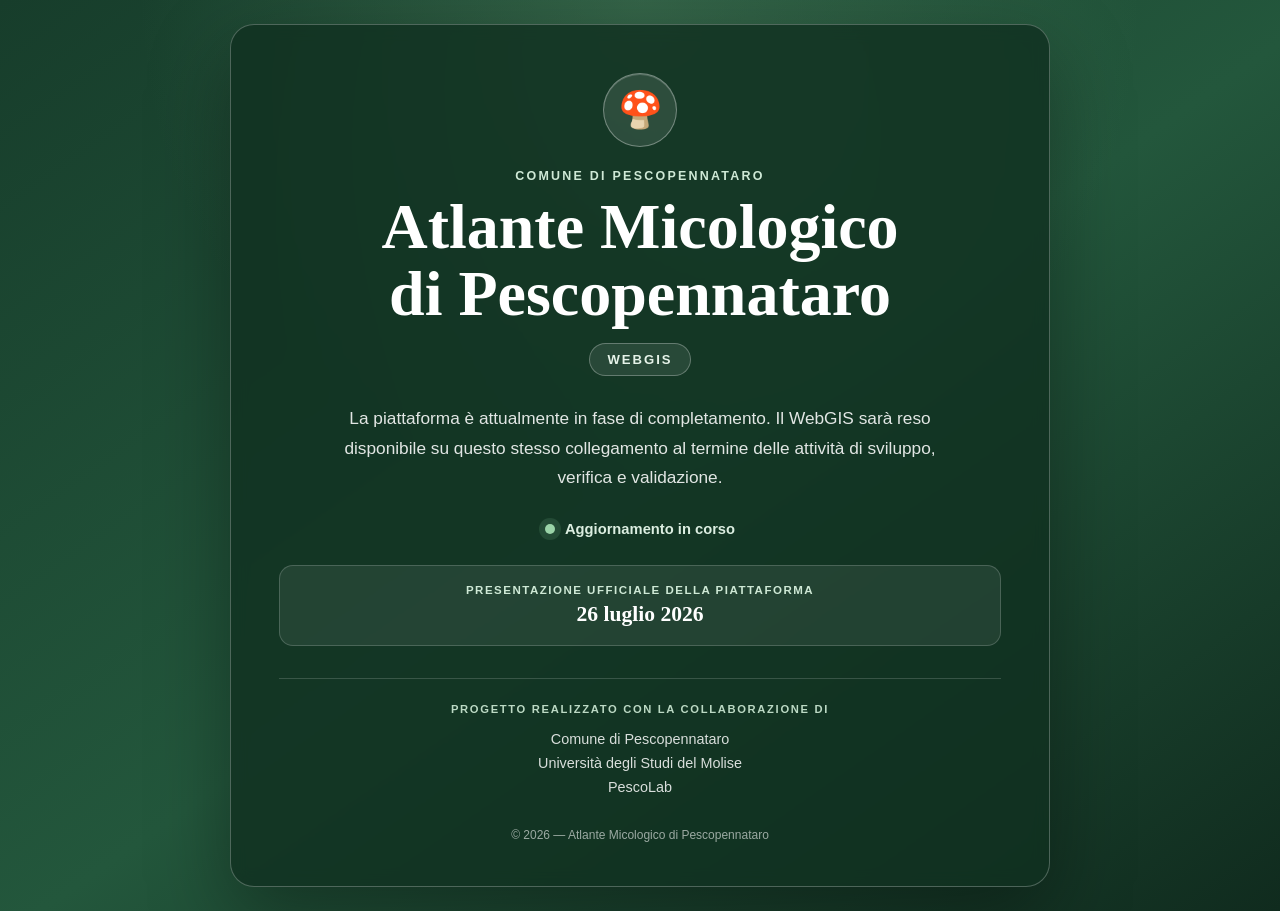
==== index.html @ dcaaf338 "Crea pagina provvisoria sito in costruzione" ====
<!DOCTYPE html>

<html lang="it">

<head>

    <meta charset="UTF-8">

    <meta
        name="viewport"
        content="width=device-width, initial-scale=1.0"
    >

    <meta
        name="description"
        content="Atlante Micologico di Pescopennataro - WebGIS in fase di completamento"
    >

    <title>
        Atlante Micologico di Pescopennataro
    </title>

    <style>

        /* ======================================================
           IMPOSTAZIONI GENERALI
        ====================================================== */

        * {
            box-sizing: border-box;
        }

        html,
        body {
            width: 100%;
            min-height: 100%;
            margin: 0;
        }

        body {
            display: flex;
            align-items: center;
            justify-content: center;

            min-height: 100vh;
            min-height: 100dvh;

            padding: 24px;

            background:
                radial-gradient(
                    circle at top,
                    rgba(102, 156, 116, 0.32),
                    transparent 45%
                ),
                linear-gradient(
                    145deg,
                    #173d2b 0%,
                    #23573c 52%,
                    #102b1e 100%
                );

            color: #ffffff;

            font-family:
                Arial,
                Helvetica,
                sans-serif;
        }

        /* ======================================================
           PANNELLO PRINCIPALE
        ====================================================== */

        .page {
            width: min(820px, 100%);

            padding: 48px 48px 42px;

            border:
                1px solid rgba(255, 255, 255, 0.25);

            border-radius: 24px;

            background:
                rgba(16, 48, 32, 0.82);

            box-shadow:
                0 30px 80px rgba(0, 0, 0, 0.34);

            text-align: center;

            backdrop-filter: blur(8px);
            -webkit-backdrop-filter: blur(8px);
        }

        /* ======================================================
           ELEMENTO DECORATIVO
        ====================================================== */

        .symbol {
            display: inline-flex;
            align-items: center;
            justify-content: center;

            width: 74px;
            height: 74px;

            margin-bottom: 22px;

            border:
                1px solid rgba(255, 255, 255, 0.34);

            border-radius: 50%;

            background:
                rgba(255, 255, 255, 0.1);

            font-size: 36px;

            box-shadow:
                inset 0 1px 0 rgba(255, 255, 255, 0.18);
        }

        /* ======================================================
           TESTI
        ====================================================== */

        .kicker {
            margin: 0 0 10px;

            color: #cfe9d6;

            font-size: 0.78rem;
            font-weight: 700;

            letter-spacing: 0.18em;

            text-transform: uppercase;
        }

        h1 {
            margin: 0;

            font-family:
                Georgia,
                "Times New Roman",
                serif;

            font-size:
                clamp(2.1rem, 6vw, 4rem);

            line-height: 1.05;
        }

        .webgis-label {
            display: inline-block;

            margin-top: 16px;
            padding: 8px 18px;

            border:
                1px solid rgba(255, 255, 255, 0.28);

            border-radius: 999px;

            background:
                rgba(255, 255, 255, 0.09);

            color: #e6f3e9;

            font-size: 0.82rem;
            font-weight: 800;

            letter-spacing: 0.15em;
        }

        .message {
            max-width: 650px;

            margin:
                28px auto 0;

            color:
                rgba(255, 255, 255, 0.88);

            font-size:
                1.08rem;

            line-height:
                1.7;
        }

        /* ======================================================
           STATO DEL PROGETTO
        ====================================================== */

        .status {
            display: flex;
            align-items: center;
            justify-content: center;

            gap: 10px;

            margin-top: 28px;

            color: #dceee1;

            font-size: 0.92rem;
            font-weight: 700;
        }

        .status-dot {
            width: 10px;
            height: 10px;

            border-radius: 50%;

            background: #9ad3a8;

            box-shadow:
                0 0 0 6px rgba(154, 211, 168, 0.13);
        }

        /* ======================================================
           DATA DI PRESENTAZIONE
        ====================================================== */

        .presentation {
            margin-top: 28px;
            padding: 18px 20px;

            border:
                1px solid rgba(255, 255, 255, 0.18);

            border-radius: 14px;

            background:
                rgba(255, 255, 255, 0.07);
        }

        .presentation-label {
            display: block;

            color: #cfe9d6;

            font-size: 0.72rem;
            font-weight: 700;

            letter-spacing: 0.13em;

            text-transform: uppercase;
        }

        .presentation-date {
            display: block;

            margin-top: 6px;

            font-family:
                Georgia,
                "Times New Roman",
                serif;

            font-size: 1.35rem;
            font-weight: 700;
        }

        /* ======================================================
           ENTI
        ====================================================== */

        .institutions {
            margin-top: 32px;
            padding-top: 24px;

            border-top:
                1px solid rgba(255, 255, 255, 0.16);
        }

        .institutions-title {
            margin: 0 0 12px;

            color: #bcd9c4;

            font-size: 0.7rem;
            font-weight: 700;

            letter-spacing: 0.15em;

            text-transform: uppercase;
        }

        .institutions-list {
            margin: 0;

            color:
                rgba(255, 255, 255, 0.84);

            font-size: 0.9rem;

            line-height: 1.7;
        }

        /* ======================================================
           FOOTER
        ====================================================== */

        footer {
            margin-top: 26px;

            color:
                rgba(255, 255, 255, 0.58);

            font-size: 0.75rem;

            line-height: 1.5;
        }

        /* ======================================================
           RESPONSIVE
        ====================================================== */

        @media (max-width: 600px) {

            body {
                padding: 12px;
            }

            .page {
                padding:
                    36px 20px 30px;

                border-radius: 18px;
            }

            .symbol {
                width: 62px;
                height: 62px;

                font-size: 30px;
            }

            .message {
                font-size: 0.98rem;
            }

            .presentation-date {
                font-size: 1.18rem;
            }
        }

    </style>

</head>

<body>

    <main class="page">

        <div
            class="symbol"
            aria-hidden="true"
        >
            🍄
        </div>

        <p class="kicker">
            Comune di Pescopennataro
        </p>

        <h1>
            Atlante Micologico<br>
            di Pescopennataro
        </h1>

        <div class="webgis-label">
            WEBGIS
        </div>

        <p class="message">
            La piattaforma è attualmente in fase di completamento.
            Il WebGIS sarà reso disponibile su questo stesso
            collegamento al termine delle attività di sviluppo,
            verifica e validazione.
        </p>

        <div
            class="status"
            aria-label="Stato della piattaforma"
        >
            <span
                class="status-dot"
                aria-hidden="true"
            ></span>

            <span>
                Aggiornamento in corso
            </span>
        </div>

        <section class="presentation">

            <span class="presentation-label">
                Presentazione ufficiale della piattaforma
            </span>

            <span class="presentation-date">
                26 luglio 2026
            </span>

        </section>

        <section class="institutions">

            <p class="institutions-title">
                Progetto realizzato con la collaborazione di
            </p>

            <p class="institutions-list">
                Comune di Pescopennataro<br>
                Università degli Studi del Molise<br>
                PescoLab
            </p>

        </section>

        <footer>
            © 2026 — Atlante Micologico di Pescopennataro
        </footer>

    </main>

</body>

</html>
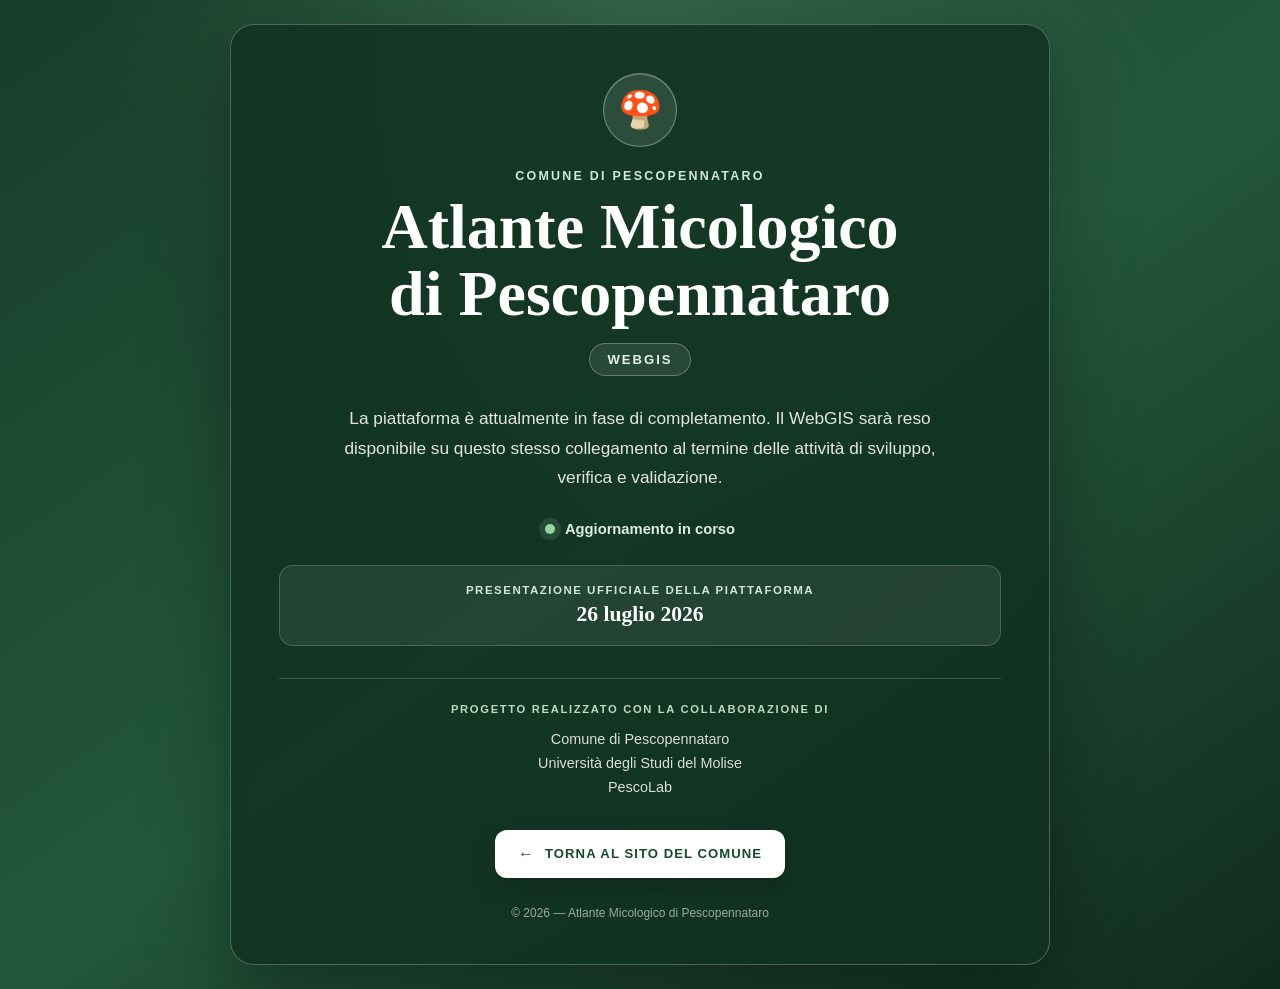
==== commit 7a5bf932: "Aggiorna pagina provvisoria e aggiunge collegamento al Comune" ====
--- a/index.html
+++ b/index.html
@@ -303,6 +303,74 @@
         }
 
         /* ======================================================
+           AZIONE
+        ====================================================== */
+
+        .actions {
+            margin-top: 30px;
+        }
+
+        .municipality-link {
+            display: inline-flex;
+            align-items: center;
+            justify-content: center;
+
+            gap: 10px;
+
+            min-height: 48px;
+
+            padding: 12px 22px;
+
+            border:
+                1px solid rgba(255, 255, 255, 0.36);
+
+            border-radius: 12px;
+
+            background: #ffffff;
+
+            color: #17492d;
+
+            box-shadow:
+                0 10px 24px rgba(0, 0, 0, 0.18);
+
+            font-size: 0.82rem;
+            font-weight: 800;
+
+            letter-spacing: 0.08em;
+
+            text-decoration: none;
+
+            transition:
+                transform 0.18s ease,
+                background-color 0.18s ease,
+                box-shadow 0.18s ease;
+        }
+
+        .municipality-link:hover {
+            background: #edf6ef;
+
+            box-shadow:
+                0 14px 28px rgba(0, 0, 0, 0.23);
+
+            transform: translateY(-2px);
+        }
+
+        .municipality-link:active {
+            transform: translateY(0);
+        }
+
+        .municipality-link:focus-visible {
+            outline:
+                3px solid rgba(255, 255, 255, 0.48);
+
+            outline-offset: 4px;
+        }
+
+        .municipality-link-arrow {
+            font-size: 1rem;
+        }
+
+        /* ======================================================
            FOOTER
         ====================================================== */
 
@@ -347,6 +415,27 @@
 
             .presentation-date {
                 font-size: 1.18rem;
+            }
+
+            .municipality-link {
+                width: 100%;
+
+                padding:
+                    12px 16px;
+
+                font-size:
+                    0.76rem;
+            }
+        }
+
+        /* ======================================================
+           RIDUZIONE DELLE ANIMAZIONI
+        ====================================================== */
+
+        @media (prefers-reduced-motion: reduce) {
+
+            .municipality-link {
+                transition: none;
             }
         }
 
@@ -389,6 +478,7 @@
             class="status"
             aria-label="Stato della piattaforma"
         >
+
             <span
                 class="status-dot"
                 aria-hidden="true"
@@ -397,6 +487,7 @@
             <span>
                 Aggiornamento in corso
             </span>
+
         </div>
 
         <section class="presentation">
@@ -425,6 +516,31 @@
 
         </section>
 
+        <div class="actions">
+
+            <a
+                class="municipality-link"
+                href="https://comune.pescopennataro.is.it/"
+                target="_blank"
+                rel="noopener noreferrer"
+                aria-label="Apri il sito istituzionale del Comune di Pescopennataro in una nuova scheda"
+            >
+
+                <span
+                    class="municipality-link-arrow"
+                    aria-hidden="true"
+                >
+                    ←
+                </span>
+
+                <span>
+                    TORNA AL SITO DEL COMUNE
+                </span>
+
+            </a>
+
+        </div>
+
         <footer>
             © 2026 — Atlante Micologico di Pescopennataro
         </footer>
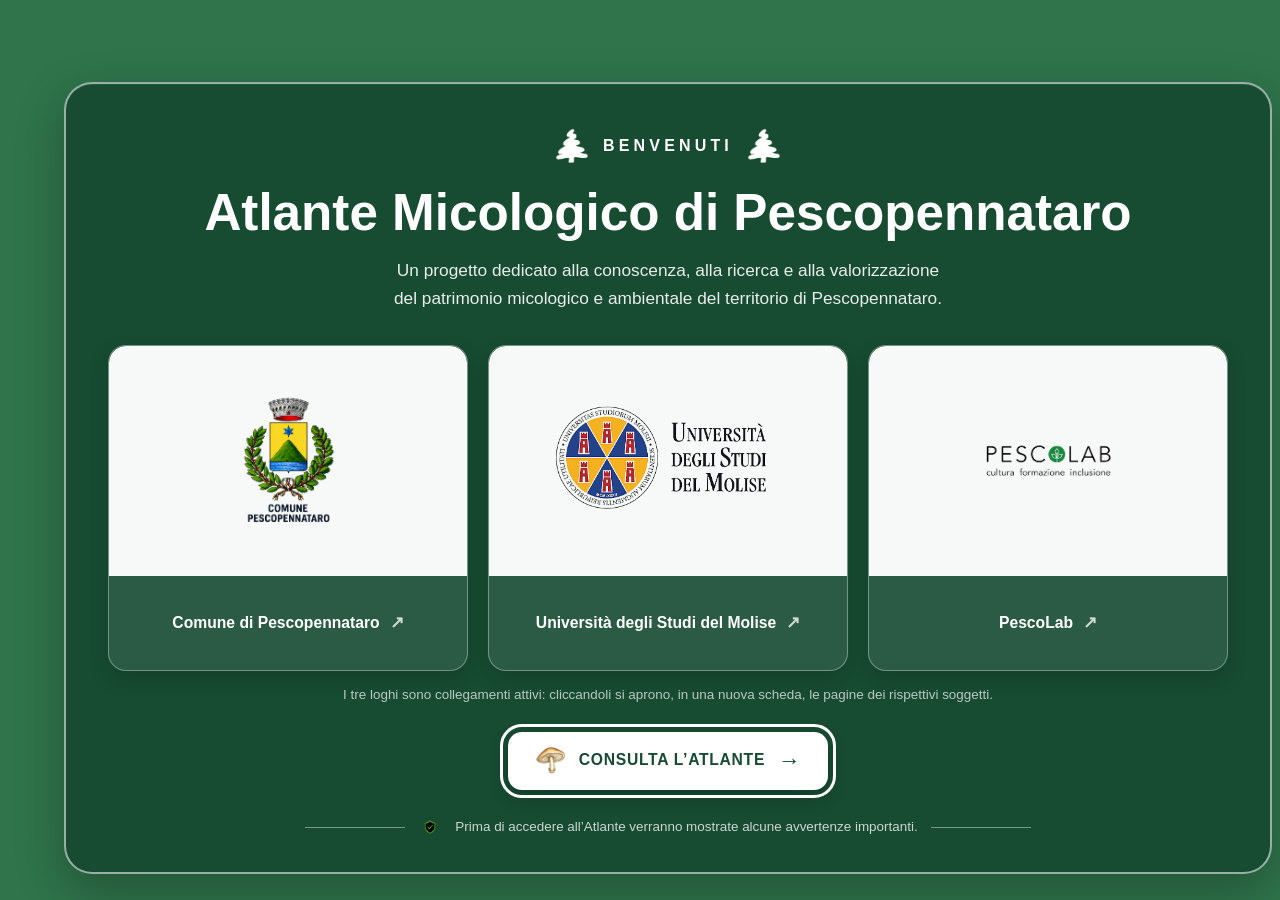
==== commit 1fc9e5ac: "Pubblicazione WebGIS Atlante Micologico di Pescopennataro" ====
--- a/index.html
+++ b/index.html
@@ -13,540 +13,63 @@
 
     <meta
         name="description"
-        content="Atlante Micologico di Pescopennataro - WebGIS in fase di completamento"
+        content="Atlante Micologico di Pescopennataro - WebGIS"
     >
 
     <title>
         Atlante Micologico di Pescopennataro
     </title>
 
-    <style>
-
-        /* ======================================================
-           IMPOSTAZIONI GENERALI
-        ====================================================== */
-
-        * {
-            box-sizing: border-box;
-        }
-
-        html,
-        body {
-            width: 100%;
-            min-height: 100%;
-            margin: 0;
-        }
-
-        body {
-            display: flex;
-            align-items: center;
-            justify-content: center;
-
-            min-height: 100vh;
-            min-height: 100dvh;
-
-            padding: 24px;
-
-            background:
-                radial-gradient(
-                    circle at top,
-                    rgba(102, 156, 116, 0.32),
-                    transparent 45%
-                ),
-                linear-gradient(
-                    145deg,
-                    #173d2b 0%,
-                    #23573c 52%,
-                    #102b1e 100%
-                );
-
-            color: #ffffff;
-
-            font-family:
-                Arial,
-                Helvetica,
-                sans-serif;
-        }
-
-        /* ======================================================
-           PANNELLO PRINCIPALE
-        ====================================================== */
-
-        .page {
-            width: min(820px, 100%);
-
-            padding: 48px 48px 42px;
-
-            border:
-                1px solid rgba(255, 255, 255, 0.25);
-
-            border-radius: 24px;
-
-            background:
-                rgba(16, 48, 32, 0.82);
-
-            box-shadow:
-                0 30px 80px rgba(0, 0, 0, 0.34);
-
-            text-align: center;
-
-            backdrop-filter: blur(8px);
-            -webkit-backdrop-filter: blur(8px);
-        }
-
-        /* ======================================================
-           ELEMENTO DECORATIVO
-        ====================================================== */
-
-        .symbol {
-            display: inline-flex;
-            align-items: center;
-            justify-content: center;
-
-            width: 74px;
-            height: 74px;
-
-            margin-bottom: 22px;
-
-            border:
-                1px solid rgba(255, 255, 255, 0.34);
-
-            border-radius: 50%;
-
-            background:
-                rgba(255, 255, 255, 0.1);
-
-            font-size: 36px;
-
-            box-shadow:
-                inset 0 1px 0 rgba(255, 255, 255, 0.18);
-        }
-
-        /* ======================================================
-           TESTI
-        ====================================================== */
-
-        .kicker {
-            margin: 0 0 10px;
-
-            color: #cfe9d6;
-
-            font-size: 0.78rem;
-            font-weight: 700;
-
-            letter-spacing: 0.18em;
-
-            text-transform: uppercase;
-        }
-
-        h1 {
-            margin: 0;
-
-            font-family:
-                Georgia,
-                "Times New Roman",
-                serif;
-
-            font-size:
-                clamp(2.1rem, 6vw, 4rem);
-
-            line-height: 1.05;
-        }
-
-        .webgis-label {
-            display: inline-block;
-
-            margin-top: 16px;
-            padding: 8px 18px;
-
-            border:
-                1px solid rgba(255, 255, 255, 0.28);
-
-            border-radius: 999px;
-
-            background:
-                rgba(255, 255, 255, 0.09);
-
-            color: #e6f3e9;
-
-            font-size: 0.82rem;
-            font-weight: 800;
-
-            letter-spacing: 0.15em;
-        }
-
-        .message {
-            max-width: 650px;
-
-            margin:
-                28px auto 0;
-
-            color:
-                rgba(255, 255, 255, 0.88);
-
-            font-size:
-                1.08rem;
-
-            line-height:
-                1.7;
-        }
-
-        /* ======================================================
-           STATO DEL PROGETTO
-        ====================================================== */
-
-        .status {
-            display: flex;
-            align-items: center;
-            justify-content: center;
-
-            gap: 10px;
-
-            margin-top: 28px;
-
-            color: #dceee1;
-
-            font-size: 0.92rem;
-            font-weight: 700;
-        }
-
-        .status-dot {
-            width: 10px;
-            height: 10px;
-
-            border-radius: 50%;
-
-            background: #9ad3a8;
-
-            box-shadow:
-                0 0 0 6px rgba(154, 211, 168, 0.13);
-        }
-
-        /* ======================================================
-           DATA DI PRESENTAZIONE
-        ====================================================== */
-
-        .presentation {
-            margin-top: 28px;
-            padding: 18px 20px;
-
-            border:
-                1px solid rgba(255, 255, 255, 0.18);
-
-            border-radius: 14px;
-
-            background:
-                rgba(255, 255, 255, 0.07);
-        }
-
-        .presentation-label {
-            display: block;
-
-            color: #cfe9d6;
-
-            font-size: 0.72rem;
-            font-weight: 700;
-
-            letter-spacing: 0.13em;
-
-            text-transform: uppercase;
-        }
-
-        .presentation-date {
-            display: block;
-
-            margin-top: 6px;
-
-            font-family:
-                Georgia,
-                "Times New Roman",
-                serif;
-
-            font-size: 1.35rem;
-            font-weight: 700;
-        }
-
-        /* ======================================================
-           ENTI
-        ====================================================== */
-
-        .institutions {
-            margin-top: 32px;
-            padding-top: 24px;
-
-            border-top:
-                1px solid rgba(255, 255, 255, 0.16);
-        }
-
-        .institutions-title {
-            margin: 0 0 12px;
-
-            color: #bcd9c4;
-
-            font-size: 0.7rem;
-            font-weight: 700;
-
-            letter-spacing: 0.15em;
-
-            text-transform: uppercase;
-        }
-
-        .institutions-list {
-            margin: 0;
-
-            color:
-                rgba(255, 255, 255, 0.84);
-
-            font-size: 0.9rem;
-
-            line-height: 1.7;
-        }
-
-        /* ======================================================
-           AZIONE
-        ====================================================== */
-
-        .actions {
-            margin-top: 30px;
-        }
-
-        .municipality-link {
-            display: inline-flex;
-            align-items: center;
-            justify-content: center;
-
-            gap: 10px;
-
-            min-height: 48px;
-
-            padding: 12px 22px;
-
-            border:
-                1px solid rgba(255, 255, 255, 0.36);
-
-            border-radius: 12px;
-
-            background: #ffffff;
-
-            color: #17492d;
-
-            box-shadow:
-                0 10px 24px rgba(0, 0, 0, 0.18);
-
-            font-size: 0.82rem;
-            font-weight: 800;
-
-            letter-spacing: 0.08em;
-
-            text-decoration: none;
-
-            transition:
-                transform 0.18s ease,
-                background-color 0.18s ease,
-                box-shadow 0.18s ease;
-        }
-
-        .municipality-link:hover {
-            background: #edf6ef;
-
-            box-shadow:
-                0 14px 28px rgba(0, 0, 0, 0.23);
-
-            transform: translateY(-2px);
-        }
-
-        .municipality-link:active {
-            transform: translateY(0);
-        }
-
-        .municipality-link:focus-visible {
-            outline:
-                3px solid rgba(255, 255, 255, 0.48);
-
-            outline-offset: 4px;
-        }
-
-        .municipality-link-arrow {
-            font-size: 1rem;
-        }
-
-        /* ======================================================
-           FOOTER
-        ====================================================== */
-
-        footer {
-            margin-top: 26px;
-
-            color:
-                rgba(255, 255, 255, 0.58);
-
-            font-size: 0.75rem;
-
-            line-height: 1.5;
-        }
-
-        /* ======================================================
-           RESPONSIVE
-        ====================================================== */
-
-        @media (max-width: 600px) {
-
-            body {
-                padding: 12px;
-            }
-
-            .page {
-                padding:
-                    36px 20px 30px;
-
-                border-radius: 18px;
-            }
-
-            .symbol {
-                width: 62px;
-                height: 62px;
-
-                font-size: 30px;
-            }
-
-            .message {
-                font-size: 0.98rem;
-            }
-
-            .presentation-date {
-                font-size: 1.18rem;
-            }
-
-            .municipality-link {
-                width: 100%;
-
-                padding:
-                    12px 16px;
-
-                font-size:
-                    0.76rem;
-            }
-        }
-
-        /* ======================================================
-           RIDUZIONE DELLE ANIMAZIONI
-        ====================================================== */
-
-        @media (prefers-reduced-motion: reduce) {
-
-            .municipality-link {
-                transition: none;
-            }
-        }
-
-    </style>
-
 </head>
 
 <body>
 
-    <main class="page">
+    <noscript>
 
         <div
-            class="symbol"
-            aria-hidden="true"
-        >
-            🍄
-        </div>
-
-        <p class="kicker">
-            Comune di Pescopennataro
-        </p>
-
-        <h1>
-            Atlante Micologico<br>
-            di Pescopennataro
-        </h1>
-
-        <div class="webgis-label">
-            WEBGIS
-        </div>
-
-        <p class="message">
-            La piattaforma è attualmente in fase di completamento.
-            Il WebGIS sarà reso disponibile su questo stesso
-            collegamento al termine delle attività di sviluppo,
-            verifica e validazione.
-        </p>
-
-        <div
-            class="status"
-            aria-label="Stato della piattaforma"
+            style="
+                position: fixed;
+                inset: 0;
+                z-index: 10000;
+                display: flex;
+                align-items: center;
+                justify-content: center;
+                padding: 24px;
+                background: #17452d;
+                color: #ffffff;
+                font-family: Arial, sans-serif;
+                text-align: center;
+            "
         >
 
-            <span
-                class="status-dot"
-                aria-hidden="true"
-            ></span>
+            <div>
 
-            <span>
-                Aggiornamento in corso
-            </span>
+                <h1>
+                    JavaScript non disponibile
+                </h1>
+
+                <p>
+                    Per utilizzare il WebGIS è necessario abilitare JavaScript
+                    nel browser.
+                </p>
+
+            </div>
 
         </div>
 
-        <section class="presentation">
+    </noscript>
 
-            <span class="presentation-label">
-                Presentazione ufficiale della piattaforma
-            </span>
+    <main
+        id="webgis-app"
+        aria-label="Atlante Micologico di Pescopennataro"
+    >
+    </main>
 
-            <span class="presentation-date">
-                26 luglio 2026
-            </span>
-
-        </section>
-
-        <section class="institutions">
-
-            <p class="institutions-title">
-                Progetto realizzato con la collaborazione di
-            </p>
-
-            <p class="institutions-list">
-                Comune di Pescopennataro<br>
-                Università degli Studi del Molise<br>
-                PescoLab
-            </p>
-
-        </section>
-
-        <div class="actions">
-
-            <a
-                class="municipality-link"
-                href="https://comune.pescopennataro.is.it/"
-                target="_blank"
-                rel="noopener noreferrer"
-                aria-label="Apri il sito istituzionale del Comune di Pescopennataro in una nuova scheda"
-            >
-
-                <span
-                    class="municipality-link-arrow"
-                    aria-hidden="true"
-                >
-                    ←
-                </span>
-
-                <span>
-                    TORNA AL SITO DEL COMUNE
-                </span>
-
-            </a>
-
-        </div>
-
-        <footer>
-            © 2026 — Atlante Micologico di Pescopennataro
-        </footer>
-
-    </main>
+    <script
+        type="module"
+        src="./js/app.js"
+    ></script>
 
 </body>
 
-</html>
+</html>
